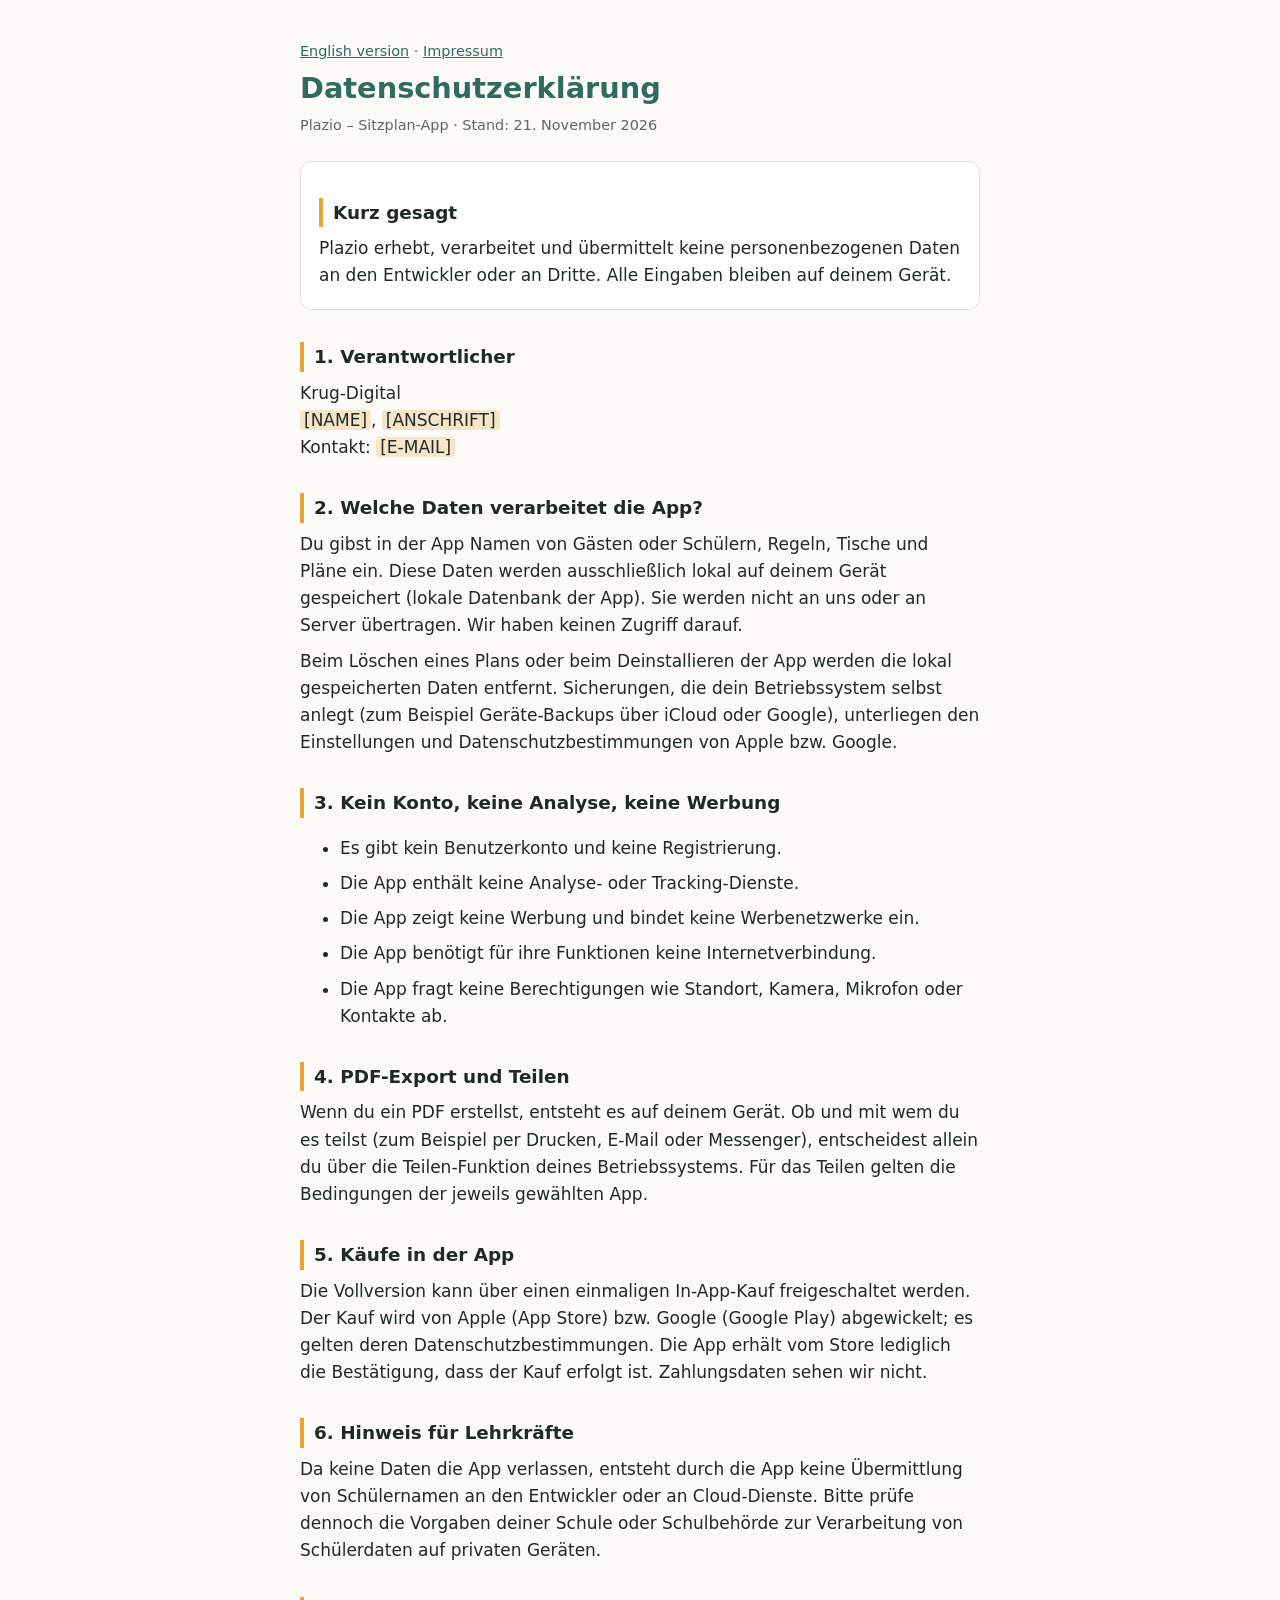
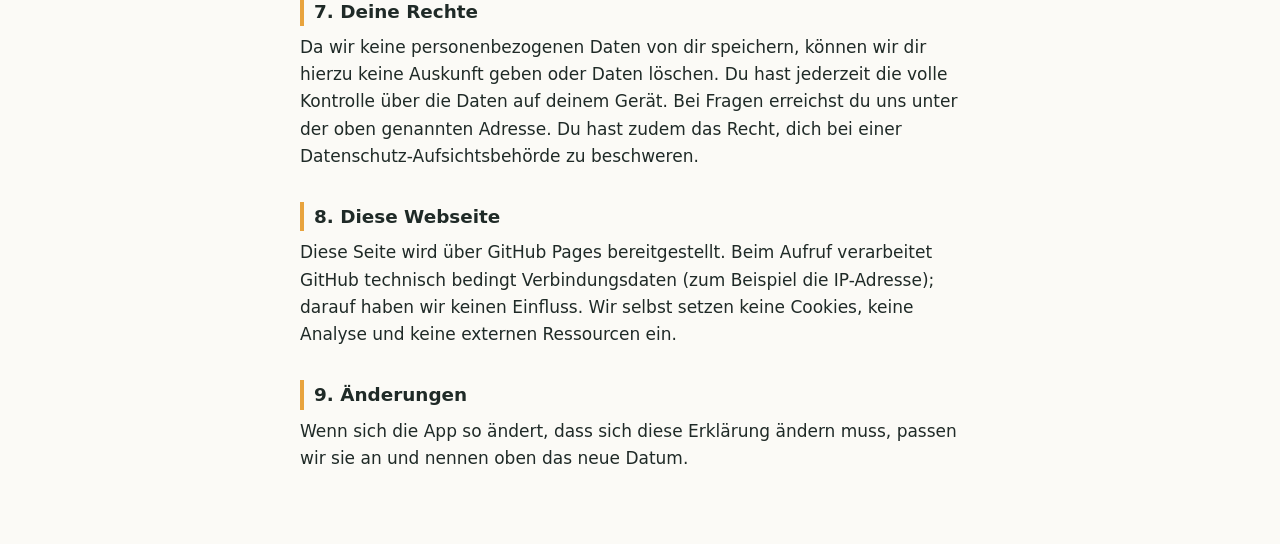
==== de.html @ 109724c3 "Add Plazio privacy policy (de, en) and legal notice Co-Authored-By: Claude Sonnet 5.5 <noreply@anthr" ====
<!doctype html>
<html lang="de">
<head>
<meta charset="utf-8">
<meta name="viewport" content="width=device-width, initial-scale=1">
<title>Datenschutzerklärung – Plazio</title>
<link rel="stylesheet" href="style.css">
</head>
<body>
<main>
  <p class="nav"><a href="en.html">English version</a> &middot; <a href="impressum.html">Impressum</a></p>
  <h1>Datenschutzerklärung</h1>
  <p class="meta">Plazio – Sitzplan-App &middot; Stand: 21. November 2026</p>

  <div class="box">
    <h2>Kurz gesagt</h2>
    <p>Plazio erhebt, verarbeitet und übermittelt keine personenbezogenen Daten an den Entwickler oder an Dritte. Alle Eingaben bleiben auf deinem Gerät.</p>
  </div>

  <h2>1. Verantwortlicher</h2>
  <p>Krug-Digital<br><span class="ph">[NAME]</span>, <span class="ph">[ANSCHRIFT]</span><br>
  Kontakt: <span class="ph">[E-MAIL]</span></p>

  <h2>2. Welche Daten verarbeitet die App?</h2>
  <p>Du gibst in der App Namen von Gästen oder Schülern, Regeln, Tische und Pläne ein. Diese Daten werden ausschließlich lokal auf deinem Gerät gespeichert (lokale Datenbank der App). Sie werden nicht an uns oder an Server übertragen. Wir haben keinen Zugriff darauf.</p>
  <p>Beim Löschen eines Plans oder beim Deinstallieren der App werden die lokal gespeicherten Daten entfernt. Sicherungen, die dein Betriebssystem selbst anlegt (zum Beispiel Geräte-Backups über iCloud oder Google), unterliegen den Einstellungen und Datenschutzbestimmungen von Apple bzw. Google.</p>

  <h2>3. Kein Konto, keine Analyse, keine Werbung</h2>
  <ul>
    <li>Es gibt kein Benutzerkonto und keine Registrierung.</li>
    <li>Die App enthält keine Analyse- oder Tracking-Dienste.</li>
    <li>Die App zeigt keine Werbung und bindet keine Werbenetzwerke ein.</li>
    <li>Die App benötigt für ihre Funktionen keine Internetverbindung.</li>
    <li>Die App fragt keine Berechtigungen wie Standort, Kamera, Mikrofon oder Kontakte ab.</li>
  </ul>

  <h2>4. PDF-Export und Teilen</h2>
  <p>Wenn du ein PDF erstellst, entsteht es auf deinem Gerät. Ob und mit wem du es teilst (zum Beispiel per Drucken, E-Mail oder Messenger), entscheidest allein du über die Teilen-Funktion deines Betriebssystems. Für das Teilen gelten die Bedingungen der jeweils gewählten App.</p>

  <h2>5. Käufe in der App</h2>
  <p>Die Vollversion kann über einen einmaligen In-App-Kauf freigeschaltet werden. Der Kauf wird von Apple (App Store) bzw. Google (Google Play) abgewickelt; es gelten deren Datenschutzbestimmungen. Die App erhält vom Store lediglich die Bestätigung, dass der Kauf erfolgt ist. Zahlungsdaten sehen wir nicht.</p>

  <h2>6. Hinweis für Lehrkräfte</h2>
  <p>Da keine Daten die App verlassen, entsteht durch die App keine Übermittlung von Schülernamen an den Entwickler oder an Cloud-Dienste. Bitte prüfe dennoch die Vorgaben deiner Schule oder Schulbehörde zur Verarbeitung von Schülerdaten auf privaten Geräten.</p>

  <h2>7. Deine Rechte</h2>
  <p>Da wir keine personenbezogenen Daten von dir speichern, können wir dir hierzu keine Auskunft geben oder Daten löschen. Du hast jederzeit die volle Kontrolle über die Daten auf deinem Gerät. Bei Fragen erreichst du uns unter der oben genannten Adresse. Du hast zudem das Recht, dich bei einer Datenschutz-Aufsichtsbehörde zu beschweren.</p>

  <h2>8. Diese Webseite</h2>
  <p>Diese Seite wird über GitHub Pages bereitgestellt. Beim Aufruf verarbeitet GitHub technisch bedingt Verbindungsdaten (zum Beispiel die IP-Adresse); darauf haben wir keinen Einfluss. Wir selbst setzen keine Cookies, keine Analyse und keine externen Ressourcen ein.</p>

  <h2>9. Änderungen</h2>
  <p>Wenn sich die App so ändert, dass sich diese Erklärung ändern muss, passen wir sie an und nennen oben das neue Datum.</p>
</main>
</body>
</html>
---- style.css ----
:root{--bg:#fbfaf6;--fg:#1f2a27;--muted:#5b6965;--primary:#2F6B5E;--accent:#E8A33D;--card:#fff;--line:#e3e0d6}
@media (prefers-color-scheme:dark){:root{--bg:#15201d;--fg:#e8ece9;--muted:#9fb0aa;--primary:#7fc4b3;--card:#1c2926;--line:#2c3b37}}
*{box-sizing:border-box}
body{margin:0;background:var(--bg);color:var(--fg);font:17px/1.6 system-ui,-apple-system,"Segoe UI",Roboto,sans-serif}
main{max-width:720px;margin:0 auto;padding:32px 20px 64px}
h1{font-size:1.8rem;line-height:1.2;margin:0 0 4px;color:var(--primary)}
h2{font-size:1.15rem;margin:32px 0 8px;border-left:4px solid var(--accent);padding-left:10px}
p,li{margin:8px 0}
.meta,.nav{color:var(--muted);font-size:.9rem}
.box{background:var(--card);border:1px solid var(--line);border-radius:12px;padding:4px 18px 12px;margin-top:24px}
a{color:var(--primary)}
.ph{background:rgba(232,163,61,.25);padding:0 4px;border-radius:4px}
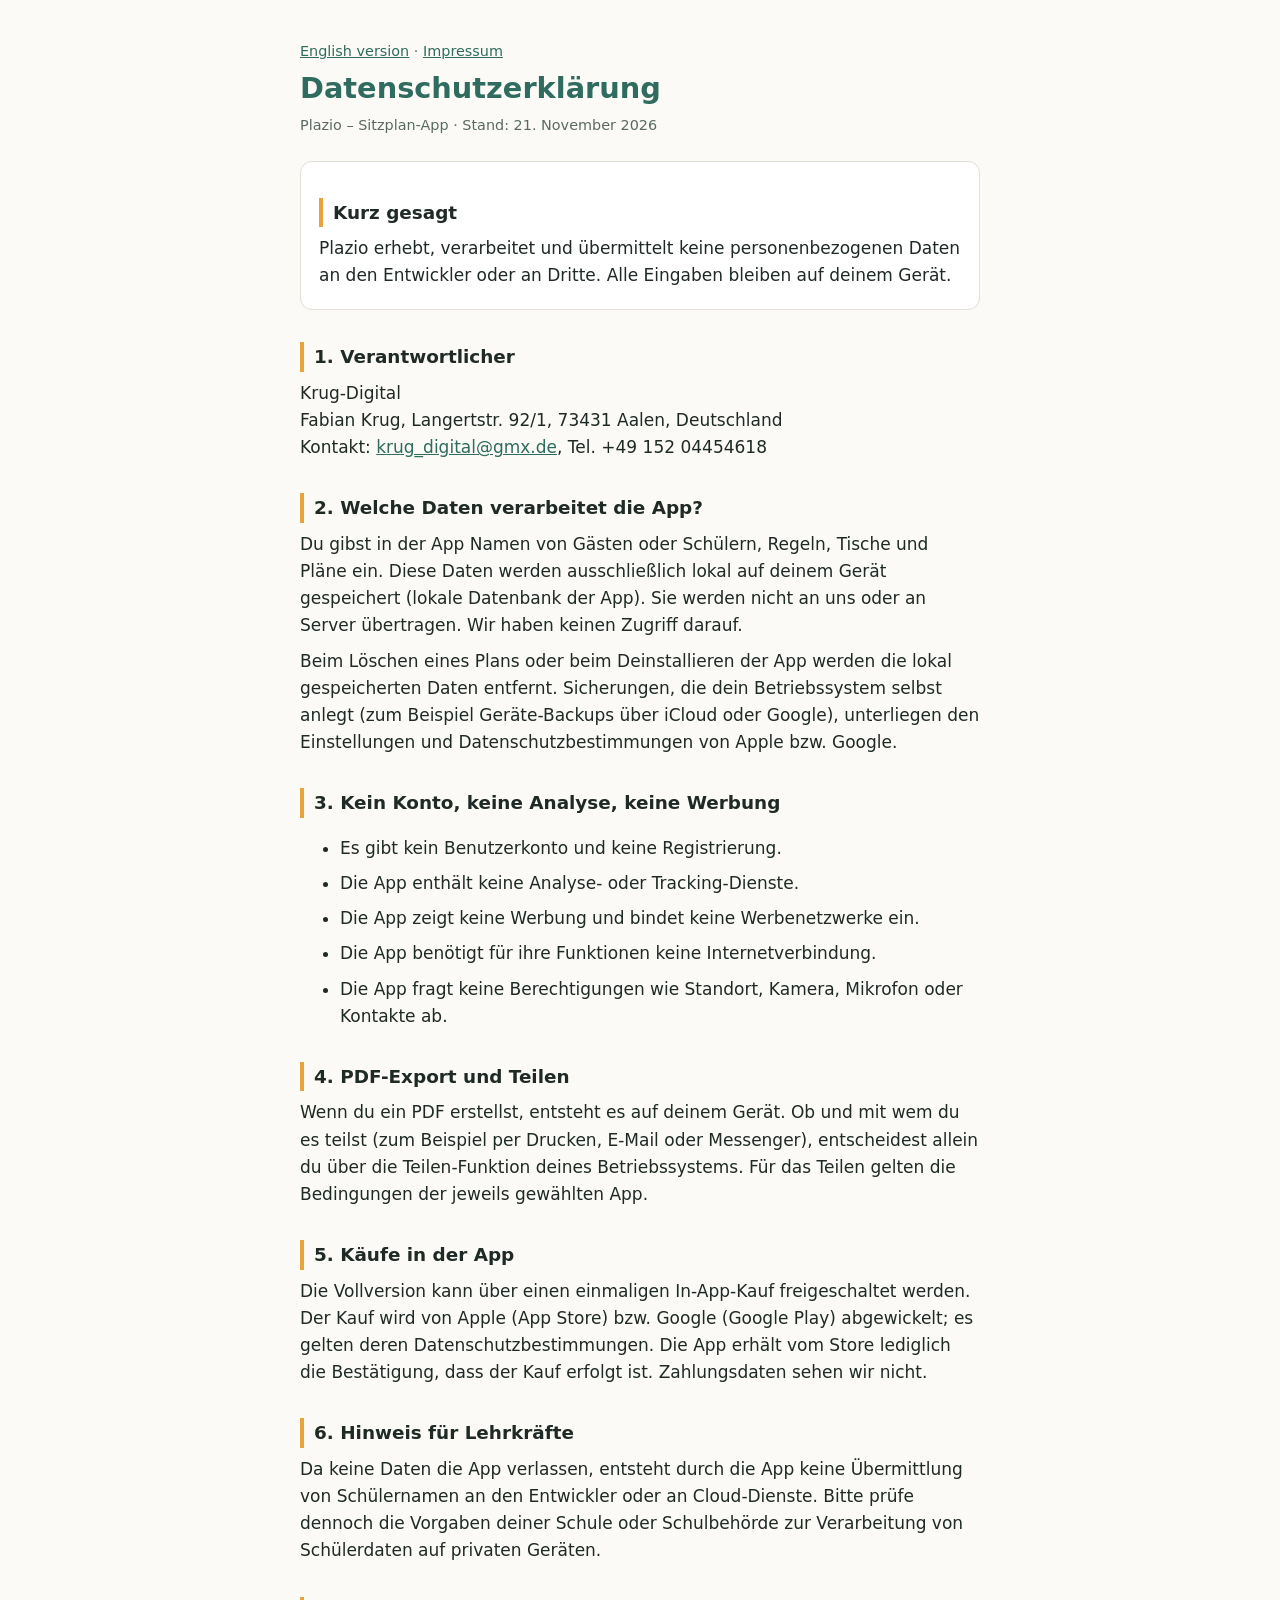
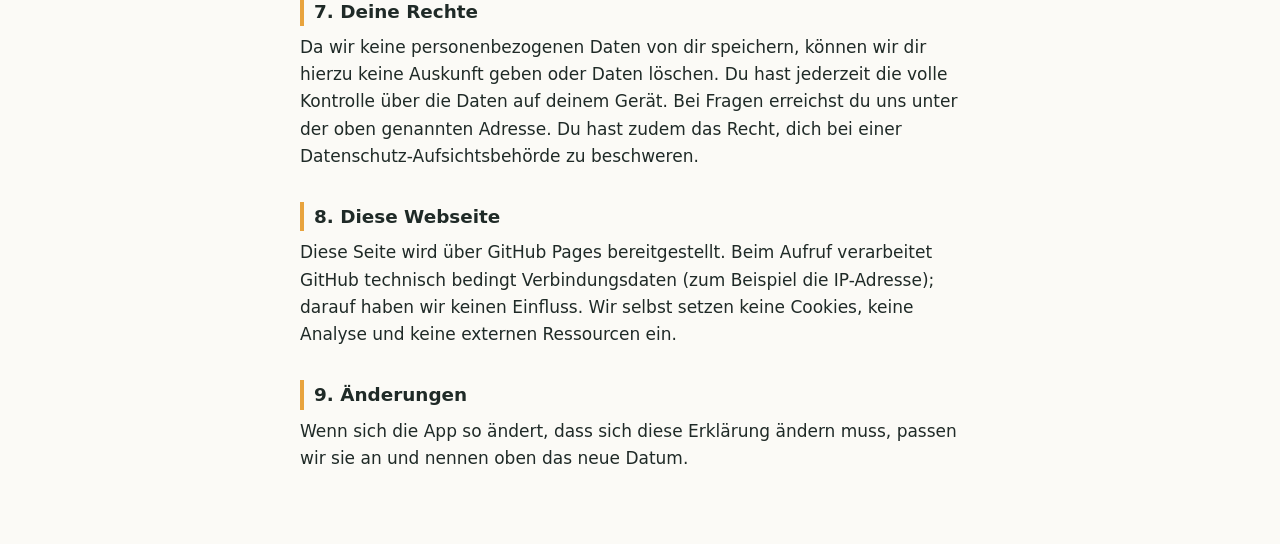
==== commit 79d5e860: "Fill in publisher details Co-Authored-By: Claude Sonnet 5.5 <noreply@anthropic.com> Claude-Session: " ====
--- a/de.html
+++ b/de.html
@@ -18,8 +18,8 @@
   </div>
 
   <h2>1. Verantwortlicher</h2>
-  <p>Krug-Digital<br><span class="ph">[NAME]</span>, <span class="ph">[ANSCHRIFT]</span><br>
-  Kontakt: <span class="ph">[E-MAIL]</span></p>
+  <p>Krug-Digital<br>Fabian Krug, Langertstr. 92/1, 73431 Aalen, Deutschland<br>
+  Kontakt: <a href="mailto:krug_digital@gmx.de">krug_digital@gmx.de</a>, Tel. +49 152 04454618</p>
 
   <h2>2. Welche Daten verarbeitet die App?</h2>
   <p>Du gibst in der App Namen von Gästen oder Schülern, Regeln, Tische und Pläne ein. Diese Daten werden ausschließlich lokal auf deinem Gerät gespeichert (lokale Datenbank der App). Sie werden nicht an uns oder an Server übertragen. Wir haben keinen Zugriff darauf.</p>
